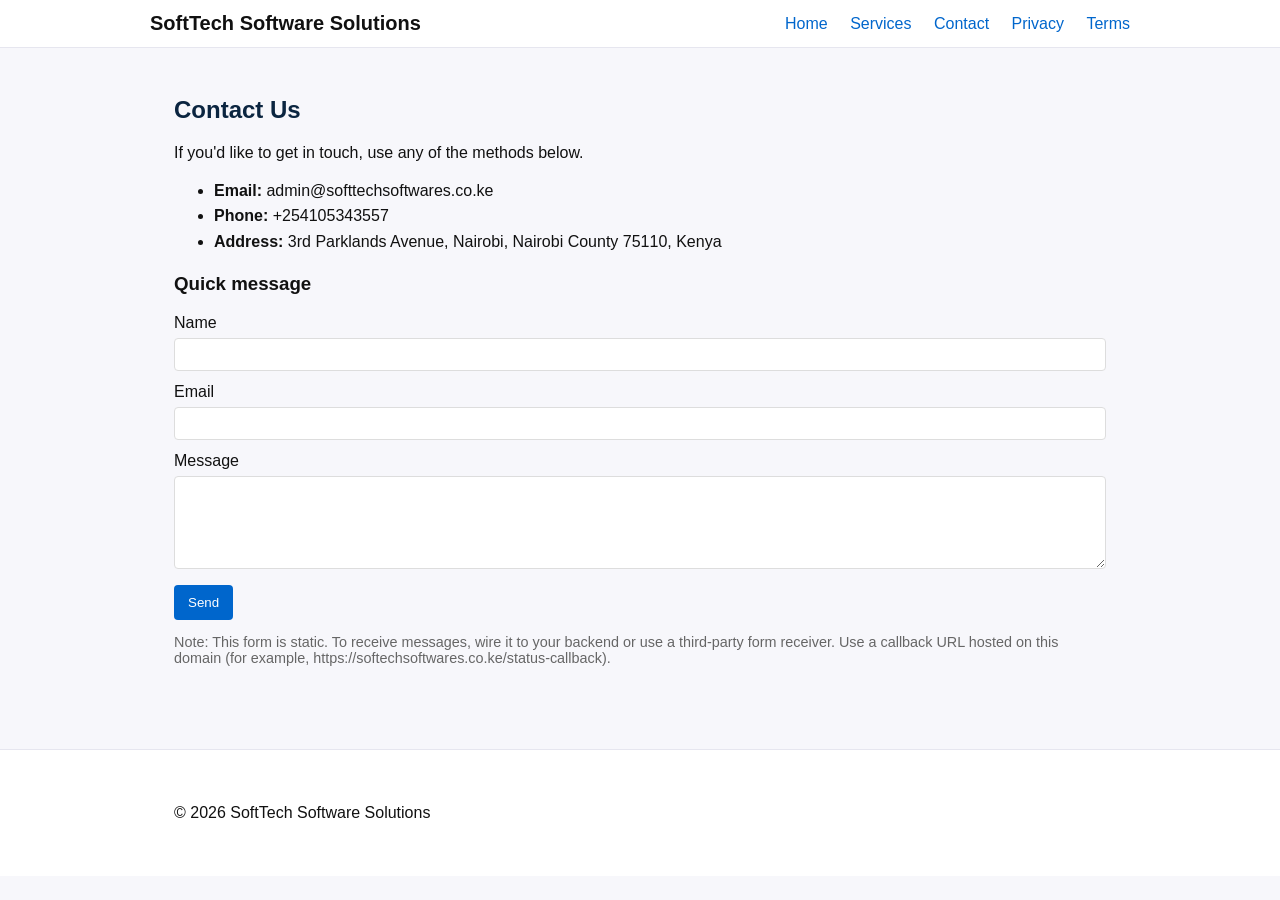
==== contact.html @ 1b5fcca2 "Initial website commit" ====
<!doctype html>
<html lang="en">
<head>
  <meta charset="utf-8">
  <meta name="viewport" content="width=device-width,initial-scale=1">
  <title>Contact — SoftTech Software Solutions</title>
  <link rel="stylesheet" href="assets/style.css">
</head>
<body>
  <header class="site-header">
    <div class="container">
      <h1>SoftTech Software Solutions</h1>
      <nav>
        <a href="index.html">Home</a>
        <a href="services.html">Services</a>
        <a href="contact.html">Contact</a>
        <a href="privacy.html">Privacy</a>
        <a href="terms.html">Terms</a>
      </nav>
    </div>
  </header>

  <main class="container">
    <h2>Contact Us</h2>
    <p>If you'd like to get in touch, use any of the methods below.</p>

    <ul>
      <li><strong>Email:</strong> admin@softtechsoftwares.co.ke</li>
      <li><strong>Phone:</strong> +254105343557</li>
      <li><strong>Address:</strong> 3rd Parklands Avenue, Nairobi, Nairobi County 75110, Kenya</li>
    </ul>

    <h3>Quick message</h3>
    <form action="#" method="post">
      <label>Name<br><input type="text" name="name" required></label><br>
      <label>Email<br><input type="email" name="email" required></label><br>
      <label>Message<br><textarea name="message" rows="5" required></textarea></label><br>
      <button type="submit">Send</button>
    </form>
    <p class="muted">Note: This form is static. To receive messages, wire it to your backend or use a third-party form receiver. Use a callback URL hosted on this domain (for example, https://softechsoftwares.co.ke/status-callback).</p>
  </main>

  <footer class="site-footer">
    <div class="container">
      <p>&copy; <span id="year"></span> SoftTech Software Solutions</p>
    </div>
  </footer>

  <script>document.getElementById('year').textContent = new Date().getFullYear();</script>
</body>
</html>
---- assets/style.css ----
:root{
  --bg:#f7f7fb;
  --muted:#666;
  --accent:#0066cc;
  --maxw:980px;
}
*{box-sizing:border-box}
body{font-family:Arial,Helvetica,sans-serif;margin:0;background:var(--bg);color:#111}
.container{max-width:var(--maxw);margin:0 auto;padding:24px}
.site-header{background:#fff;border-bottom:1px solid #e6e6ef}
.site-header .container{display:flex;align-items:center;justify-content:space-between}
.site-header h1{font-size:1.1rem;margin:0}
.site-header nav a{margin-left:12px;color:var(--accent);text-decoration:none}
main.container{padding-top:28px;padding-bottom:28px}
h2{color:#0b2540}
ul{line-height:1.6}
.site-footer{background:#fff;border-top:1px solid #e6e6ef;padding:14px 0;margin-top:40px}
.muted{color:var(--muted);font-size:0.9rem}
form input,form textarea{width:100%;padding:8px;margin-top:6px;margin-bottom:12px;border:1px solid #ddd;border-radius:4px}
button{background:var(--accent);color:#fff;padding:10px 14px;border:none;border-radius:4px;cursor:pointer}
@media(min-width:720px){.site-header .container{padding:12px 0}.site-header h1{font-size:1.25rem}.site-header nav a{margin-left:18px}}
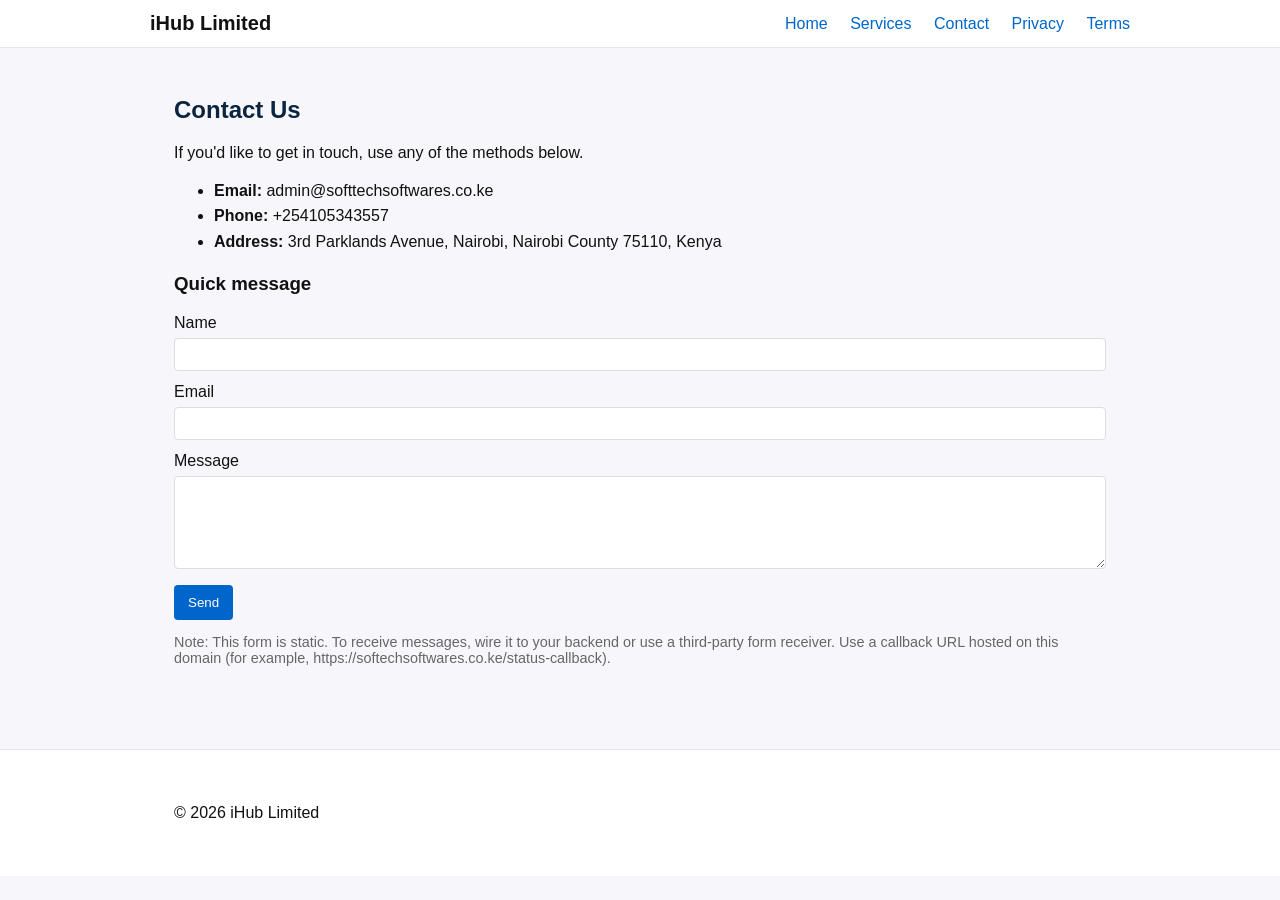
==== commit bcac69e3: "Update website name to iHub Limited and registration details" ====
--- a/contact.html
+++ b/contact.html
@@ -3,13 +3,13 @@
 <head>
   <meta charset="utf-8">
   <meta name="viewport" content="width=device-width,initial-scale=1">
-  <title>Contact — SoftTech Software Solutions</title>
+  <title>Contact — iHub Limited</title>
   <link rel="stylesheet" href="assets/style.css">
 </head>
 <body>
   <header class="site-header">
     <div class="container">
-      <h1>SoftTech Software Solutions</h1>
+      <h1>iHub Limited</h1>
       <nav>
         <a href="index.html">Home</a>
         <a href="services.html">Services</a>
@@ -42,7 +42,7 @@
 
   <footer class="site-footer">
     <div class="container">
-      <p>&copy; <span id="year"></span> SoftTech Software Solutions</p>
+      <p>&copy; <span id="year"></span> iHub Limited</p>
     </div>
   </footer>
 
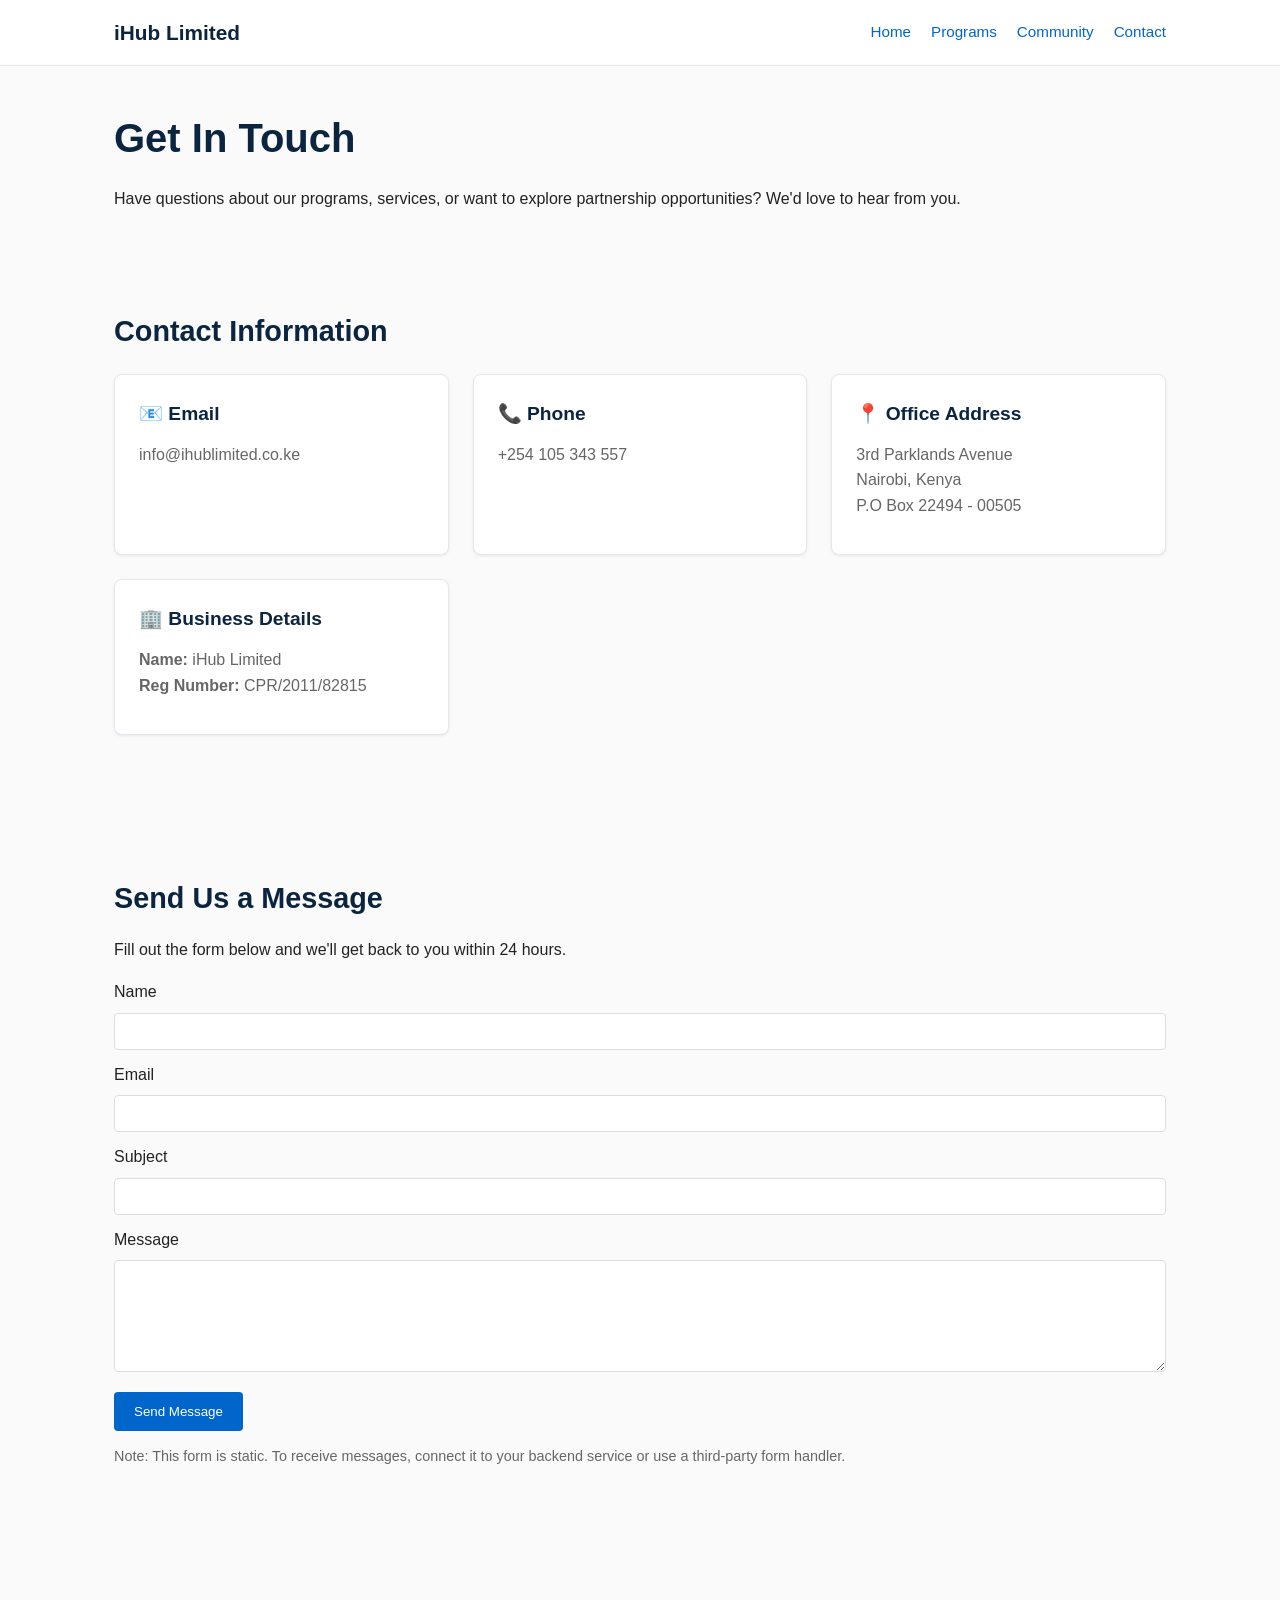
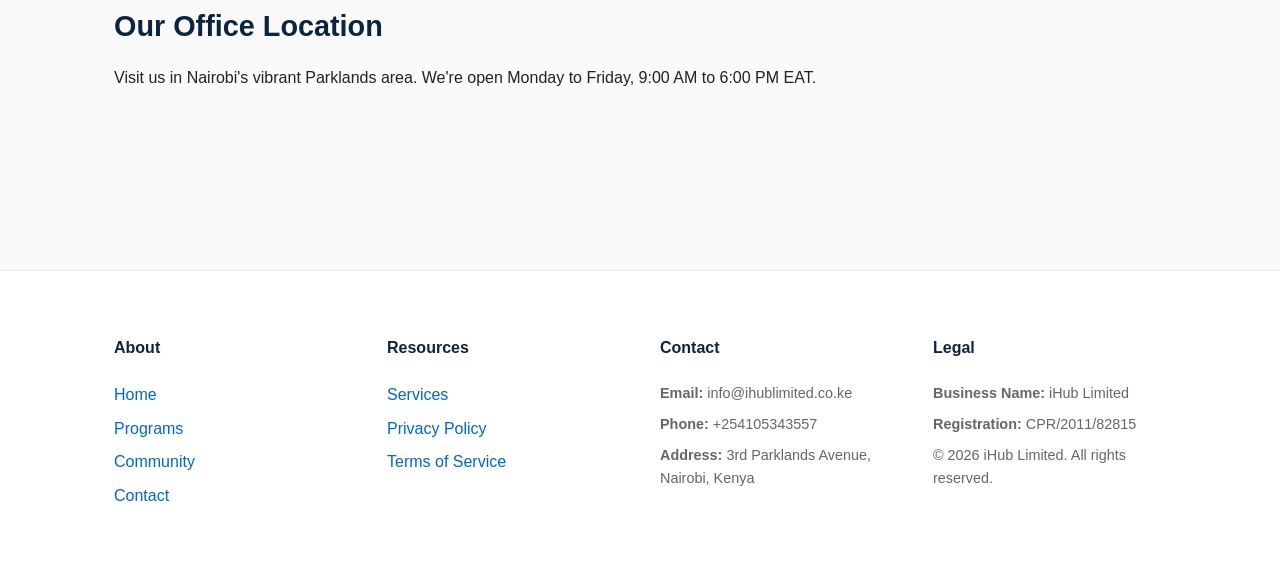
==== commit 8f9c7be0: "Complete website redesign - professional innovation hub layout" ====
--- a/contact.html
+++ b/contact.html
@@ -12,37 +12,85 @@
       <h1>iHub Limited</h1>
       <nav>
         <a href="index.html">Home</a>
-        <a href="services.html">Services</a>
+        <a href="programs.html">Programs</a>
+        <a href="community.html">Community</a>
         <a href="contact.html">Contact</a>
-        <a href="privacy.html">Privacy</a>
-        <a href="terms.html">Terms</a>
       </nav>
     </div>
   </header>
 
   <main class="container">
-    <h2>Contact Us</h2>
-    <p>If you'd like to get in touch, use any of the methods below.</p>
+    <h1>Get In Touch</h1>
+    <p>Have questions about our programs, services, or want to explore partnership opportunities? We'd love to hear from you.</p>
 
-    <ul>
-      <li><strong>Email:</strong> admin@softtechsoftwares.co.ke</li>
-      <li><strong>Phone:</strong> +254105343557</li>
-      <li><strong>Address:</strong> 3rd Parklands Avenue, Nairobi, Nairobi County 75110, Kenya</li>
-    </ul>
+    <section>
+      <h2>Contact Information</h2>
+      <div class="grid">
+        <div class="card">
+          <h3>📧 Email</h3>
+          <p>info@ihublimited.co.ke</p>
+        </div>
+        <div class="card">
+          <h3>📞 Phone</h3>
+          <p>+254 105 343 557</p>
+        </div>
+        <div class="card">
+          <h3>📍 Office Address</h3>
+          <p>3rd Parklands Avenue<br>Nairobi, Kenya<br>P.O Box 22494 - 00505</p>
+        </div>
+        <div class="card">
+          <h3>🏢 Business Details</h3>
+          <p><strong>Name:</strong> iHub Limited<br><strong>Reg Number:</strong> CPR/2011/82815</p>
+        </div>
+      </div>
+    </section>
 
-    <h3>Quick message</h3>
-    <form action="#" method="post">
-      <label>Name<br><input type="text" name="name" required></label><br>
-      <label>Email<br><input type="email" name="email" required></label><br>
-      <label>Message<br><textarea name="message" rows="5" required></textarea></label><br>
-      <button type="submit">Send</button>
-    </form>
-    <p class="muted">Note: This form is static. To receive messages, wire it to your backend or use a third-party form receiver. Use a callback URL hosted on this domain (for example, https://softechsoftwares.co.ke/status-callback).</p>
+    <section>
+      <h2>Send Us a Message</h2>
+      <p>Fill out the form below and we'll get back to you within 24 hours.</p>
+      <form action="#" method="post">
+        <label>Name<br><input type="text" name="name" required></label><br>
+        <label>Email<br><input type="email" name="email" required></label><br>
+        <label>Subject<br><input type="text" name="subject" required></label><br>
+        <label>Message<br><textarea name="message" rows="6" required></textarea></label><br>
+        <button type="submit">Send Message</button>
+      </form>
+      <p class="muted">Note: This form is static. To receive messages, connect it to your backend service or use a third-party form handler.</p>
+    </section>
+
+    <section>
+      <h2>Our Office Location</h2>
+      <p>Visit us in Nairobi's vibrant Parklands area. We're open Monday to Friday, 9:00 AM to 6:00 PM EAT.</p>
+    </section>
   </main>
 
   <footer class="site-footer">
     <div class="container">
-      <p>&copy; <span id="year"></span> iHub Limited</p>
+      <div>
+        <h4>About</h4>
+        <a href="index.html">Home</a>
+        <a href="programs.html">Programs</a>
+        <a href="community.html">Community</a>
+        <a href="contact.html">Contact</a>
+      </div>
+      <div>
+        <h4>Resources</h4>
+        <a href="services.html">Services</a>
+        <a href="privacy.html">Privacy Policy</a>
+        <a href="terms.html">Terms of Service</a>
+      </div>
+      <div>
+        <h4>Contact</h4>
+        <p><strong>Email:</strong> info@ihublimited.co.ke</p>
+        <p><strong>Phone:</strong> +254105343557</p>
+        <p><strong>Address:</strong> 3rd Parklands Avenue, Nairobi, Kenya</p>
+      </div>
+      <div>
+        <h4>Legal</h4>
+        <p><strong>Business Name:</strong> iHub Limited</p>
+        <p><strong>Registration:</strong> CPR/2011/82815</p>
+        <p>&copy; <span id="year"></span> iHub Limited. All rights reserved.</p>
+      </div>
     </div>
   </footer>
 
--- a/assets/style.css
+++ b/assets/style.css
@@ -1,21 +1,50 @@
 :root{
-  --bg:#f7f7fb;
+  --bg:#fafafa;
   --muted:#666;
   --accent:#0066cc;
-  --maxw:980px;
+  --dark:#0b2540;
+  --maxw:1100px;
 }
 *{box-sizing:border-box}
-body{font-family:Arial,Helvetica,sans-serif;margin:0;background:var(--bg);color:#111}
+body{font-family:-apple-system,BlinkMacSystemFont,'Segoe UI',Arial,sans-serif;margin:0;background:var(--bg);color:#222;line-height:1.6}
 .container{max-width:var(--maxw);margin:0 auto;padding:24px}
-.site-header{background:#fff;border-bottom:1px solid #e6e6ef}
-.site-header .container{display:flex;align-items:center;justify-content:space-between}
-.site-header h1{font-size:1.1rem;margin:0}
-.site-header nav a{margin-left:12px;color:var(--accent);text-decoration:none}
-main.container{padding-top:28px;padding-bottom:28px}
-h2{color:#0b2540}
-ul{line-height:1.6}
-.site-footer{background:#fff;border-top:1px solid #e6e6ef;padding:14px 0;margin-top:40px}
+.site-header{background:#fff;border-bottom:1px solid #e6e6ef;position:sticky;top:0;z-index:100}
+.site-header .container{display:flex;align-items:center;justify-content:space-between;padding:16px 24px}
+.site-header h1{font-size:1.3rem;margin:0;color:var(--dark);font-weight:600}
+.site-header nav{display:flex;gap:20px}
+.site-header nav a{color:var(--accent);text-decoration:none;font-size:0.95rem;font-weight:500}
+.site-header nav a:hover{color:var(--dark)}
+main.container{padding-top:40px;padding-bottom:40px}
+h1{color:var(--dark);font-size:2.5rem;margin:0 0 16px 0}
+h2{color:var(--dark);font-size:1.8rem;margin:32px 0 16px 0}
+h3{color:var(--dark);font-size:1.2rem;margin:20px 0 12px 0}
+.hero{background:linear-gradient(135deg,var(--dark) 0%,var(--accent) 100%);color:#fff;padding:60px 24px;text-align:center}
+.hero h1{color:#fff;font-size:2.8rem}
+.hero p{font-size:1.2rem;margin:16px 0;max-width:700px;margin-left:auto;margin-right:auto}
+.btn{display:inline-block;background:var(--accent);color:#fff;padding:12px 24px;border-radius:4px;text-decoration:none;font-weight:500;margin-top:12px;border:none;cursor:pointer}
+.btn:hover{background:var(--dark)}
+section{margin:40px 0;padding:24px 0}
+.grid{display:grid;grid-template-columns:repeat(auto-fit,minmax(280px,1fr));gap:24px;margin:20px 0}
+.card{background:#fff;padding:24px;border-radius:8px;box-shadow:0 1px 3px rgba(0,0,0,0.08);border:1px solid #e6e6ef}
+.card h3{margin-top:0}
+.card p{margin:12px 0;color:#666}
+ul{line-height:1.8;margin:16px 0}
+ul li{margin:8px 0}
+.site-footer{background:#fff;border-top:1px solid #e6e6ef;padding:40px 24px;margin-top:60px}
+.site-footer .container{display:grid;grid-template-columns:repeat(auto-fit,minmax(200px,1fr));gap:40px}
+.site-footer h4{margin-top:0;color:var(--dark)}
+.site-footer a{color:var(--accent);text-decoration:none;display:block;margin:8px 0}
+.site-footer a:hover{text-decoration:underline}
+.site-footer p{margin:8px 0;color:#666;font-size:0.9rem}
 .muted{color:var(--muted);font-size:0.9rem}
-form input,form textarea{width:100%;padding:8px;margin-top:6px;margin-bottom:12px;border:1px solid #ddd;border-radius:4px}
-button{background:var(--accent);color:#fff;padding:10px 14px;border:none;border-radius:4px;cursor:pointer}
-@media(min-width:720px){.site-header .container{padding:12px 0}.site-header h1{font-size:1.25rem}.site-header nav a{margin-left:18px}}
+form input,form textarea{width:100%;padding:10px;margin-top:8px;margin-bottom:12px;border:1px solid #ddd;border-radius:4px;font-family:inherit}
+button{background:var(--accent);color:#fff;padding:12px 20px;border:none;border-radius:4px;cursor:pointer;font-weight:500}
+button:hover{background:var(--dark)}
+@media(max-width:720px){
+  h1{font-size:1.8rem}
+  h2{font-size:1.4rem}
+  .hero h1{font-size:2rem}
+  .site-header h1{font-size:1.1rem}
+  .site-header nav{gap:12px;font-size:0.9rem}
+  .grid{grid-template-columns:1fr}
+}
